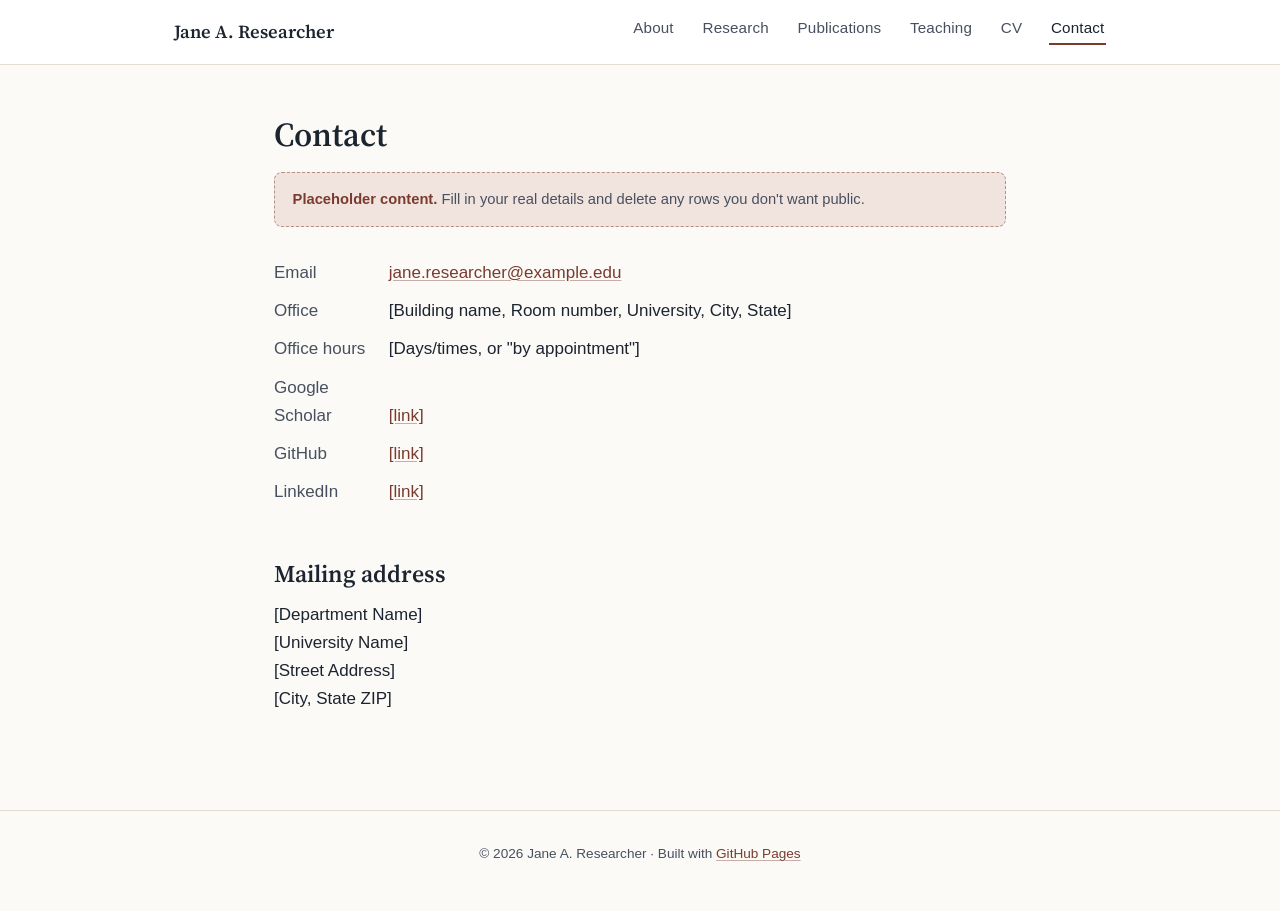
==== contact.html @ 634ece64 "Add files via upload" ====
<!DOCTYPE html>
<html lang="en">
<head>
<meta charset="UTF-8">
<meta name="viewport" content="width=device-width, initial-scale=1.0">
<title>Contact — Jane A. Researcher, PhD</title>
<meta name="description" content="Contact information for Jane A. Researcher.">
<link rel="preconnect" href="https://fonts.googleapis.com">
<link rel="preconnect" href="https://fonts.gstatic.com" crossorigin>
<link href="https://fonts.googleapis.com/css2?family=Source+Serif+4:wght@500;600;700&display=swap" rel="stylesheet">
<link rel="stylesheet" href="css/style.css">
</head>
<body>
<a class="skip-link" href="#main">Skip to content</a>

<header class="site-header">
  <div class="nav-wrap">
    <a class="site-title" href="index.html">Jane A. Researcher</a>
    <button class="nav-toggle" aria-label="Toggle navigation" aria-expanded="false">&#9776;</button>
    <nav class="primary-nav">
      <ul>
        <li><a href="index.html">About</a></li>
        <li><a href="research.html">Research</a></li>
        <li><a href="publications.html">Publications</a></li>
        <li><a href="teaching.html">Teaching</a></li>
        <li><a href="cv.html">CV</a></li>
        <li><a href="contact.html" aria-current="page">Contact</a></li>
      </ul>
    </nav>
  </div>
</header>

<main id="main">
  <h1>Contact</h1>

  <div class="placeholder-note">
    <strong>Placeholder content.</strong> Fill in your real details and delete any rows you don't want public.
  </div>

  <ul class="contact-list">
    <li><span class="label">Email</span> <a href="mailto:jane.researcher@example.edu">jane.researcher@example.edu</a></li>
    <li><span class="label">Office</span> [Building name, Room number, University, City, State]</li>
    <li><span class="label">Office hours</span> [Days/times, or "by appointment"]</li>
    <li><span class="label">Google Scholar</span> <a href="https://scholar.google.com/">[link]</a></li>
    <li><span class="label">GitHub</span> <a href="https://github.com/">[link]</a></li>
    <li><span class="label">LinkedIn</span> <a href="https://www.linkedin.com/">[link]</a></li>
  </ul>

  <section>
    <h2>Mailing address</h2>
    <p>
      [Department Name]<br>
      [University Name]<br>
      [Street Address]<br>
      [City, State ZIP]
    </p>
  </section>
</main>

<footer class="site-footer">
  <p>&copy; <span id="year"></span> Jane A. Researcher &middot; Built with <a href="https://pages.github.com/">GitHub Pages</a></p>
</footer>

<script src="js/main.js"></script>
<script>document.getElementById('year').textContent = new Date().getFullYear();</script>
</body>
</html>
---- css/style.css ----
/* ============================================================
   Academic personal site — shared styles
   Palette: ink navy + warm parchment, single accent
   Type: serif for headings/display, system sans for body/UI
   ============================================================ */

:root {
  --ink: #1c2430;
  --ink-soft: #47505f;
  --paper: #fbfaf7;
  --paper-raised: #ffffff;
  --line: #e3ddd0;
  --accent: #7a3b2e;       /* muted brick — links, highlights */
  --accent-soft: #f1e4de;
  --max-width: 780px;
  --nav-height: 64px;
  --serif: "Source Serif 4", Georgia, "Iowan Old Style", "Palatino Linotype", serif;
  --sans: -apple-system, BlinkMacSystemFont, "Segoe UI", Roboto, Helvetica, Arial, sans-serif;
}

* { box-sizing: border-box; }

html { scroll-behavior: smooth; }

body {
  margin: 0;
  background: var(--paper);
  color: var(--ink);
  font-family: var(--sans);
  font-size: 17px;
  line-height: 1.65;
  -webkit-font-smoothing: antialiased;
}

img { max-width: 100%; display: block; }

a {
  color: var(--accent);
  text-decoration: underline;
  text-decoration-color: color-mix(in srgb, var(--accent) 40%, transparent);
  text-underline-offset: 2px;
}
a:hover { text-decoration-color: var(--accent); }

h1, h2, h3, h4 {
  font-family: var(--serif);
  font-weight: 600;
  line-height: 1.25;
  color: var(--ink);
  margin: 0 0 0.5em;
}
h1 { font-size: 2.1rem; }
h2 { font-size: 1.5rem; margin-top: 2.2em; }
h3 { font-size: 1.15rem; margin-top: 1.6em; }

p { margin: 0 0 1em; }

ul, ol { padding-left: 1.3em; }
li { margin-bottom: 0.4em; }

/* ---------- Skip link ---------- */
.skip-link {
  position: absolute;
  left: -999px;
  top: 0;
  background: var(--ink);
  color: #fff;
  padding: 0.6em 1em;
  z-index: 100;
}
.skip-link:focus { left: 1em; top: 1em; }

/* ---------- Header / Nav ---------- */
header.site-header {
  border-bottom: 1px solid var(--line);
  background: var(--paper-raised);
  position: sticky;
  top: 0;
  z-index: 20;
}

.nav-wrap {
  max-width: 980px;
  margin: 0 auto;
  padding: 0 1.5rem;
  display: flex;
  align-items: center;
  justify-content: space-between;
  height: var(--nav-height);
}

.site-title {
  font-family: var(--serif);
  font-weight: 600;
  font-size: 1.15rem;
  color: var(--ink);
  text-decoration: none;
  white-space: nowrap;
}
.site-title:hover { text-decoration: none; color: var(--accent); }

nav.primary-nav ul {
  list-style: none;
  display: flex;
  gap: 1.6rem;
  margin: 0;
  padding: 0;
}
nav.primary-nav a {
  color: var(--ink-soft);
  text-decoration: none;
  font-size: 0.95rem;
  letter-spacing: 0.01em;
  padding: 0.4rem 0.1rem;
  border-bottom: 2px solid transparent;
}
nav.primary-nav a:hover,
nav.primary-nav a[aria-current="page"] {
  color: var(--ink);
  border-bottom-color: var(--accent);
}

.nav-toggle {
  display: none;
  background: none;
  border: 1px solid var(--line);
  border-radius: 6px;
  padding: 0.4rem 0.6rem;
  font-size: 1rem;
  cursor: pointer;
  color: var(--ink);
}

@media (max-width: 680px) {
  nav.primary-nav {
    display: none;
    position: absolute;
    top: var(--nav-height);
    left: 0;
    right: 0;
    background: var(--paper-raised);
    border-bottom: 1px solid var(--line);
  }
  nav.primary-nav.open { display: block; }
  nav.primary-nav ul {
    flex-direction: column;
    gap: 0;
    padding: 0.5rem 1.5rem 1rem;
  }
  nav.primary-nav a { display: block; padding: 0.6rem 0; }
  .nav-toggle { display: inline-block; }
}

/* ---------- Layout ---------- */
main {
  max-width: var(--max-width);
  margin: 0 auto;
  padding: 3rem 1.5rem 5rem;
}

.page-lede {
  color: var(--ink-soft);
  font-size: 1.05rem;
  margin-bottom: 2rem;
}

/* ---------- Hero (home page) ---------- */
.hero {
  max-width: 980px;
  margin: 0 auto;
  padding: 3.5rem 1.5rem 1rem;
  display: flex;
  gap: 2.5rem;
  align-items: center;
}
.hero-portrait {
  flex: 0 0 150px;
  width: 150px;
  height: 150px;
  border-radius: 50%;
  overflow: hidden;
  background: var(--accent-soft);
  border: 1px solid var(--line);
}
.hero-portrait img { width: 100%; height: 100%; object-fit: cover; }
.hero-text h1 { margin-bottom: 0.2em; }
.hero-role { color: var(--ink-soft); font-size: 1.05rem; margin-bottom: 0.8em; }
.hero-links a { margin-right: 1.1em; font-size: 0.95rem; }

@media (max-width: 560px) {
  .hero { flex-direction: column; text-align: center; padding-top: 2.5rem; }
  .hero-links { display: flex; flex-wrap: wrap; justify-content: center; gap: 0.3em 1em; }
}

/* ---------- Callout / placeholder notice ---------- */
.placeholder-note {
  background: var(--accent-soft);
  border: 1px dashed color-mix(in srgb, var(--accent) 50%, transparent);
  border-radius: 8px;
  padding: 0.9rem 1.1rem;
  font-size: 0.92rem;
  color: var(--ink-soft);
  margin-bottom: 2rem;
}
.placeholder-note strong { color: var(--accent); }

/* ---------- Cards / lists ---------- */
.entry {
  padding: 1.1rem 0;
  border-bottom: 1px solid var(--line);
}
.entry:last-child { border-bottom: none; }
.entry-meta {
  color: var(--ink-soft);
  font-size: 0.9rem;
  margin-bottom: 0.2em;
}
.entry-title { font-weight: 600; margin-bottom: 0.15em; }

.tag-row { display: flex; flex-wrap: wrap; gap: 0.5em; margin: 1.5rem 0; }
.tag {
  font-size: 0.82rem;
  background: var(--accent-soft);
  color: var(--accent);
  padding: 0.25em 0.7em;
  border-radius: 999px;
}

/* ---------- CV page ---------- */
.cv-download {
  display: inline-block;
  background: var(--ink);
  color: #fff;
  text-decoration: none;
  padding: 0.65em 1.3em;
  border-radius: 6px;
  font-size: 0.95rem;
  margin-bottom: 1rem;
}
.cv-download:hover { background: var(--accent); }

.cv-section h3 { border-bottom: 1px solid var(--line); padding-bottom: 0.3em; }
.cv-item { margin-bottom: 1rem; }
.cv-item-head {
  display: flex;
  justify-content: space-between;
  gap: 1em;
  flex-wrap: wrap;
  font-weight: 600;
}
.cv-item-date { color: var(--ink-soft); font-weight: 400; font-size: 0.92rem; white-space: nowrap; }

/* ---------- Contact ---------- */
.contact-list { list-style: none; padding: 0; }
.contact-list li { margin-bottom: 0.6em; }
.contact-list .label { display: inline-block; width: 110px; color: var(--ink-soft); }

/* ---------- Footer ---------- */
footer.site-footer {
  border-top: 1px solid var(--line);
  padding: 2rem 1.5rem;
  text-align: center;
  color: var(--ink-soft);
  font-size: 0.85rem;
}
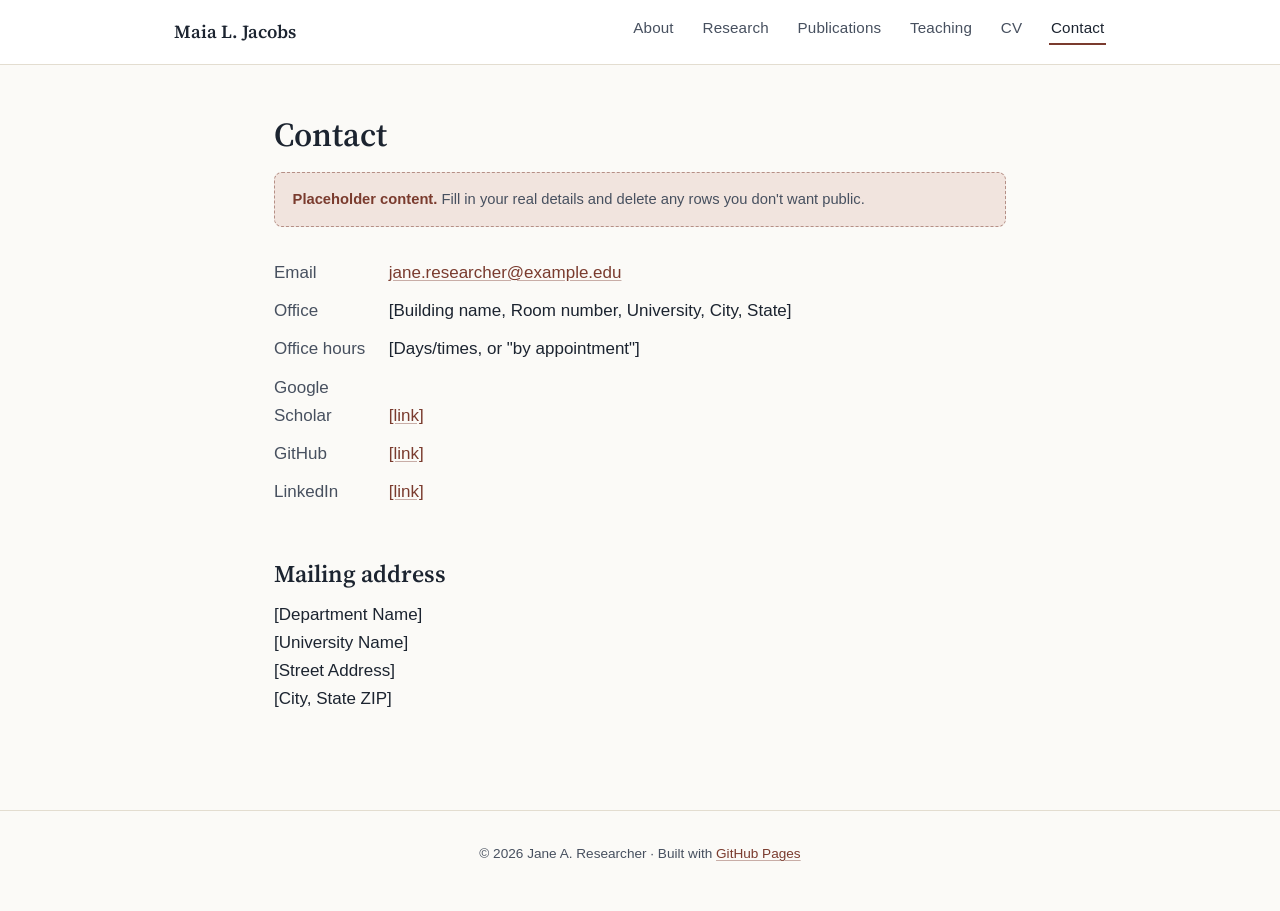
==== commit 2ef577b1: "Update contact.html" ====
--- a/contact.html
+++ b/contact.html
@@ -3,8 +3,8 @@
 <head>
 <meta charset="UTF-8">
 <meta name="viewport" content="width=device-width, initial-scale=1.0">
-<title>Contact — Jane A. Researcher, PhD</title>
-<meta name="description" content="Contact information for Jane A. Researcher.">
+<title>Contact — Maia L Jacobs, PhD</title>
+<meta name="description" content="Contact information for Maia L Jacobs.">
 <link rel="preconnect" href="https://fonts.googleapis.com">
 <link rel="preconnect" href="https://fonts.gstatic.com" crossorigin>
 <link href="https://fonts.googleapis.com/css2?family=Source+Serif+4:wght@500;600;700&display=swap" rel="stylesheet">
@@ -15,7 +15,7 @@
 
 <header class="site-header">
   <div class="nav-wrap">
-    <a class="site-title" href="index.html">Jane A. Researcher</a>
+    <a class="site-title" href="index.html">Maia L. Jacobs</a>
     <button class="nav-toggle" aria-label="Toggle navigation" aria-expanded="false">&#9776;</button>
     <nav class="primary-nav">
       <ul>
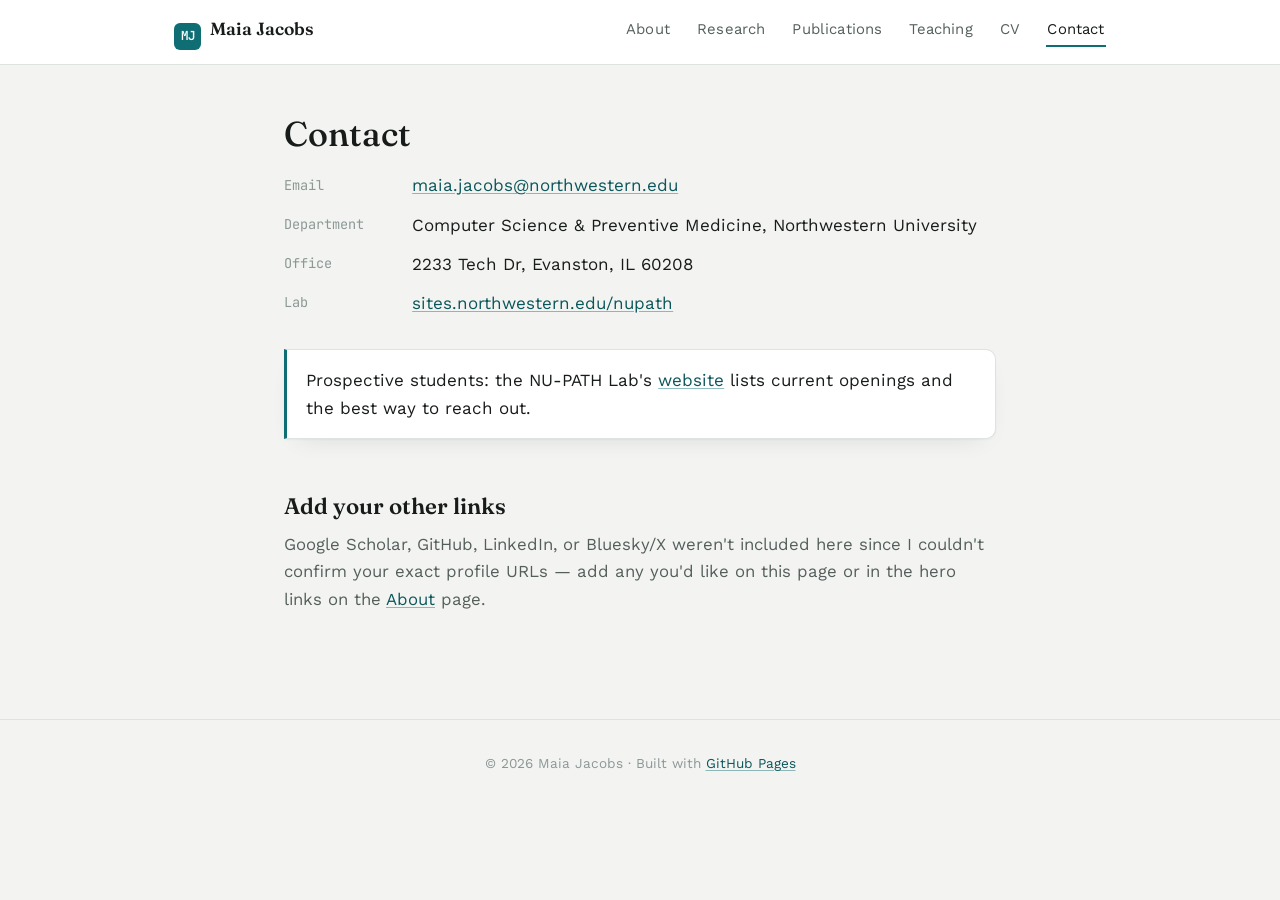
==== commit 5dadf545: "Add files via upload" ====
--- a/contact.html
+++ b/contact.html
@@ -3,11 +3,11 @@
 <head>
 <meta charset="UTF-8">
 <meta name="viewport" content="width=device-width, initial-scale=1.0">
-<title>Contact — Maia L Jacobs, PhD</title>
-<meta name="description" content="Contact information for Maia L Jacobs.">
+<title>Contact — Maia Jacobs, PhD</title>
+<meta name="description" content="Contact information for Maia Jacobs, Northwestern University.">
 <link rel="preconnect" href="https://fonts.googleapis.com">
 <link rel="preconnect" href="https://fonts.gstatic.com" crossorigin>
-<link href="https://fonts.googleapis.com/css2?family=Source+Serif+4:wght@500;600;700&display=swap" rel="stylesheet">
+<link href="https://fonts.googleapis.com/css2?family=Fraunces:ital,wght@0,500;0,600;1,500&family=Work+Sans:wght@400;500;600&family=JetBrains+Mono:wght@500;600&display=swap" rel="stylesheet">
 <link rel="stylesheet" href="css/style.css">
 </head>
 <body>
@@ -15,7 +15,7 @@
 
 <header class="site-header">
   <div class="nav-wrap">
-    <a class="site-title" href="index.html">Maia L. Jacobs</a>
+    <a class="site-title" href="index.html"><span class="initial-mark">MJ</span>Maia Jacobs</a>
     <button class="nav-toggle" aria-label="Toggle navigation" aria-expanded="false">&#9776;</button>
     <nav class="primary-nav">
       <ul>
@@ -33,32 +33,29 @@
 <main id="main">
   <h1>Contact</h1>
 
-  <div class="placeholder-note">
-    <strong>Placeholder content.</strong> Fill in your real details and delete any rows you don't want public.
+  <ul class="contact-list">
+    <li><span class="label">Email</span> <a href="mailto:maia.jacobs@northwestern.edu">maia.jacobs@northwestern.edu</a></li>
+    <li><span class="label">Department</span> Computer Science &amp; Preventive Medicine, Northwestern University</li>
+    <li><span class="label">Office</span> 2233 Tech Dr, Evanston, IL 60208</li>
+    <li><span class="label">Lab</span> <a href="https://sites.northwestern.edu/nupath/" target="_blank" rel="noopener">sites.northwestern.edu/nupath</a></li>
+  </ul>
+
+  <div class="lab-callout">
+    <p>Prospective students: the NU-PATH Lab's <a href="https://sites.northwestern.edu/nupath/" target="_blank" rel="noopener">website</a> lists current openings and the best way to reach out.</p>
   </div>
 
-  <ul class="contact-list">
-    <li><span class="label">Email</span> <a href="mailto:jane.researcher@example.edu">jane.researcher@example.edu</a></li>
-    <li><span class="label">Office</span> [Building name, Room number, University, City, State]</li>
-    <li><span class="label">Office hours</span> [Days/times, or "by appointment"]</li>
-    <li><span class="label">Google Scholar</span> <a href="https://scholar.google.com/">[link]</a></li>
-    <li><span class="label">GitHub</span> <a href="https://github.com/">[link]</a></li>
-    <li><span class="label">LinkedIn</span> <a href="https://www.linkedin.com/">[link]</a></li>
-  </ul>
-
   <section>
-    <h2>Mailing address</h2>
-    <p>
-      [Department Name]<br>
-      [University Name]<br>
-      [Street Address]<br>
-      [City, State ZIP]
+    <h2>Add your other links</h2>
+    <p class="page-lede">
+      Google Scholar, GitHub, LinkedIn, or Bluesky/X weren't included here since I couldn't
+      confirm your exact profile URLs — add any you'd like on this page or in the hero links
+      on the <a href="index.html">About</a> page.
     </p>
   </section>
 </main>
 
 <footer class="site-footer">
-  <p>&copy; <span id="year"></span> Jane A. Researcher &middot; Built with <a href="https://pages.github.com/">GitHub Pages</a></p>
+  <p>&copy; <span id="year"></span> Maia Jacobs &middot; Built with <a href="https://pages.github.com/">GitHub Pages</a></p>
 </footer>
 
 <script src="js/main.js"></script>
--- a/css/style.css
+++ b/css/style.css
@@ -1,32 +1,70 @@
 /* ============================================================
-   Academic personal site — shared styles
-   Palette: ink navy + warm parchment, single accent
-   Type: serif for headings/display, system sans for body/UI
+   Maia Jacobs — personal site
+   Identity: clinical-tech precision + human warmth
+   Type: Fraunces (display, some personality) / Work Sans (body) / JetBrains Mono (data)
+   Palette: cool neutral ground, deep teal accent, sparing amber for honors
    ============================================================ */
 
 :root {
-  --ink: #1c2430;
-  --ink-soft: #47505f;
-  --paper: #fbfaf7;
-  --paper-raised: #ffffff;
-  --line: #e3ddd0;
-  --accent: #7a3b2e;       /* muted brick — links, highlights */
-  --accent-soft: #f1e4de;
-  --max-width: 780px;
+  --paper: #f3f4f2;
+  --surface: #ffffff;
+  --ink: #171b1a;
+  --ink-soft: #545f5c;
+  --ink-faint: #8b9895;
+  --line: #dde3e0;
+  --accent: #0f6e73;
+  --accent-strong: #0b565a;
+  --accent-soft: #e1eeee;
+  --honor: #a3661f;
+  --honor-soft: #f3e9da;
+  --shadow: 0 1px 2px rgba(23,27,26,0.04), 0 10px 28px -16px rgba(23,27,26,0.16);
+
+  --max-width: 760px;
   --nav-height: 64px;
-  --serif: "Source Serif 4", Georgia, "Iowan Old Style", "Palatino Linotype", serif;
-  --sans: -apple-system, BlinkMacSystemFont, "Segoe UI", Roboto, Helvetica, Arial, sans-serif;
+  --display: "Fraunces", Georgia, "Iowan Old Style", serif;
+  --body: "Work Sans", -apple-system, BlinkMacSystemFont, "Segoe UI", Roboto, sans-serif;
+  --mono: "JetBrains Mono", ui-monospace, "SFMono-Regular", Menlo, monospace;
+}
+
+@media (prefers-color-scheme: dark) {
+  :root:not([data-theme="light"]) {
+    --paper: #121615;
+    --surface: #191f1e;
+    --ink: #eef2f0;
+    --ink-soft: #a7b5b1;
+    --ink-faint: #71827d;
+    --line: #2a3432;
+    --accent: #5fc2c4;
+    --accent-strong: #86d4d5;
+    --accent-soft: #1b3132;
+    --honor: #d9a55c;
+    --honor-soft: #332617;
+    --shadow: 0 1px 2px rgba(0,0,0,0.3), 0 10px 28px -16px rgba(0,0,0,0.55);
+  }
+}
+:root[data-theme="dark"] {
+  --paper: #121615;
+  --surface: #191f1e;
+  --ink: #eef2f0;
+  --ink-soft: #a7b5b1;
+  --ink-faint: #71827d;
+  --line: #2a3432;
+  --accent: #5fc2c4;
+  --accent-strong: #86d4d5;
+  --accent-soft: #1b3132;
+  --honor: #d9a55c;
+  --honor-soft: #332617;
+  --shadow: 0 1px 2px rgba(0,0,0,0.3), 0 10px 28px -16px rgba(0,0,0,0.55);
 }
 
 * { box-sizing: border-box; }
-
 html { scroll-behavior: smooth; }
 
 body {
   margin: 0;
   background: var(--paper);
   color: var(--ink);
-  font-family: var(--sans);
+  font-family: var(--body);
   font-size: 17px;
   line-height: 1.65;
   -webkit-font-smoothing: antialiased;
@@ -35,50 +73,46 @@
 img { max-width: 100%; display: block; }
 
 a {
-  color: var(--accent);
+  color: var(--accent-strong);
   text-decoration: underline;
-  text-decoration-color: color-mix(in srgb, var(--accent) 40%, transparent);
+  text-decoration-color: color-mix(in srgb, var(--accent) 45%, transparent);
   text-underline-offset: 2px;
 }
-a:hover { text-decoration-color: var(--accent); }
+a:hover { text-decoration-color: var(--accent-strong); }
 
 h1, h2, h3, h4 {
-  font-family: var(--serif);
+  font-family: var(--display);
   font-weight: 600;
-  line-height: 1.25;
+  line-height: 1.2;
   color: var(--ink);
   margin: 0 0 0.5em;
-}
-h1 { font-size: 2.1rem; }
-h2 { font-size: 1.5rem; margin-top: 2.2em; }
-h3 { font-size: 1.15rem; margin-top: 1.6em; }
+  text-wrap: balance;
+}
+h1 { font-size: 2.15rem; font-weight: 500; }
+h2 { font-size: 1.4rem; margin-top: 2.4em; font-weight: 600; }
+h3 { font-size: 1.1rem; margin-top: 1.6em; font-weight: 600; }
 
 p { margin: 0 0 1em; }
-
-ul, ol { padding-left: 1.3em; }
-li { margin-bottom: 0.4em; }
-
-/* ---------- Skip link ---------- */
+ul, ol { padding-left: 1.25em; }
+li { margin-bottom: 0.45em; }
+
+.mono { font-family: var(--mono); font-variant-numeric: tabular-nums; }
+
 .skip-link {
-  position: absolute;
-  left: -999px;
-  top: 0;
-  background: var(--ink);
-  color: #fff;
-  padding: 0.6em 1em;
-  z-index: 100;
+  position: absolute; left: -999px; top: 0;
+  background: var(--ink); color: var(--paper);
+  padding: 0.6em 1em; z-index: 100;
 }
 .skip-link:focus { left: 1em; top: 1em; }
 
 /* ---------- Header / Nav ---------- */
 header.site-header {
   border-bottom: 1px solid var(--line);
-  background: var(--paper-raised);
+  background: var(--surface);
   position: sticky;
   top: 0;
   z-index: 20;
 }
-
 .nav-wrap {
   max-width: 980px;
   margin: 0 auto;
@@ -88,28 +122,42 @@
   justify-content: space-between;
   height: var(--nav-height);
 }
-
 .site-title {
-  font-family: var(--serif);
+  font-family: var(--display);
   font-weight: 600;
-  font-size: 1.15rem;
+  font-size: 1.1rem;
   color: var(--ink);
   text-decoration: none;
   white-space: nowrap;
 }
-.site-title:hover { text-decoration: none; color: var(--accent); }
+.site-title:hover { text-decoration: none; color: var(--accent-strong); }
+.site-title .initial-mark {
+  display: inline-flex;
+  align-items: center;
+  justify-content: center;
+  width: 1.7rem;
+  height: 1.7rem;
+  border-radius: 6px;
+  background: var(--accent);
+  color: var(--surface);
+  font-family: var(--mono);
+  font-size: 0.78rem;
+  font-weight: 600;
+  margin-right: 0.55rem;
+  vertical-align: -0.35rem;
+}
 
 nav.primary-nav ul {
   list-style: none;
   display: flex;
-  gap: 1.6rem;
+  gap: 1.5rem;
   margin: 0;
   padding: 0;
 }
 nav.primary-nav a {
   color: var(--ink-soft);
   text-decoration: none;
-  font-size: 0.95rem;
+  font-size: 0.93rem;
   letter-spacing: 0.01em;
   padding: 0.4rem 0.1rem;
   border-bottom: 2px solid transparent;
@@ -136,110 +184,124 @@
     display: none;
     position: absolute;
     top: var(--nav-height);
-    left: 0;
-    right: 0;
-    background: var(--paper-raised);
+    left: 0; right: 0;
+    background: var(--surface);
     border-bottom: 1px solid var(--line);
   }
   nav.primary-nav.open { display: block; }
-  nav.primary-nav ul {
-    flex-direction: column;
-    gap: 0;
-    padding: 0.5rem 1.5rem 1rem;
-  }
+  nav.primary-nav ul { flex-direction: column; gap: 0; padding: 0.5rem 1.5rem 1rem; }
   nav.primary-nav a { display: block; padding: 0.6rem 0; }
   .nav-toggle { display: inline-block; }
 }
 
 /* ---------- Layout ---------- */
-main {
-  max-width: var(--max-width);
-  margin: 0 auto;
-  padding: 3rem 1.5rem 5rem;
-}
-
-.page-lede {
-  color: var(--ink-soft);
-  font-size: 1.05rem;
-  margin-bottom: 2rem;
-}
-
-/* ---------- Hero (home page) ---------- */
+main { max-width: var(--max-width); margin: 0 auto; padding: 3rem 1.5rem 5rem; }
+.page-lede { color: var(--ink-soft); font-size: 1.05rem; margin-bottom: 1.6rem; }
+
+/* ---------- Hero ---------- */
 .hero {
   max-width: 980px;
   margin: 0 auto;
-  padding: 3.5rem 1.5rem 1rem;
+  padding: 3.4rem 1.5rem 1rem;
   display: flex;
-  gap: 2.5rem;
+  gap: 2.4rem;
   align-items: center;
 }
 .hero-portrait {
-  flex: 0 0 150px;
-  width: 150px;
-  height: 150px;
+  flex: 0 0 148px;
+  width: 148px;
+  height: 148px;
   border-radius: 50%;
   overflow: hidden;
   background: var(--accent-soft);
   border: 1px solid var(--line);
 }
 .hero-portrait img { width: 100%; height: 100%; object-fit: cover; }
-.hero-text h1 { margin-bottom: 0.2em; }
-.hero-role { color: var(--ink-soft); font-size: 1.05rem; margin-bottom: 0.8em; }
-.hero-links a { margin-right: 1.1em; font-size: 0.95rem; }
+.hero-text h1 { margin-bottom: 0.15em; }
+.hero-role { color: var(--ink-soft); font-size: 1.02rem; margin-bottom: 0.85em; }
+.hero-role .dept { display: block; font-size: 0.94rem; margin-top: 0.15em; }
+.hero-links a { margin-right: 1.1em; font-size: 0.94rem; }
 
 @media (max-width: 560px) {
-  .hero { flex-direction: column; text-align: center; padding-top: 2.5rem; }
+  .hero { flex-direction: column; text-align: center; padding-top: 2.4rem; }
   .hero-links { display: flex; flex-wrap: wrap; justify-content: center; gap: 0.3em 1em; }
 }
 
-/* ---------- Callout / placeholder notice ---------- */
-.placeholder-note {
+/* ---------- Callouts ---------- */
+.lab-callout {
+  background: var(--surface);
+  border: 1px solid var(--line);
+  border-left: 3px solid var(--accent);
+  border-radius: 0 10px 10px 0;
+  padding: 1rem 1.2rem;
+  margin: 2rem 0;
+  box-shadow: var(--shadow);
+}
+.lab-callout p { margin: 0; }
+.lab-callout .lab-name { font-family: var(--display); font-weight: 600; font-size: 1.05rem; }
+
+/* ---------- Tags ---------- */
+.tag-row { display: flex; flex-wrap: wrap; gap: 0.5em; margin: 1.4rem 0 1.8rem; }
+.tag {
+  font-family: var(--mono);
+  font-size: 0.78rem;
   background: var(--accent-soft);
-  border: 1px dashed color-mix(in srgb, var(--accent) 50%, transparent);
-  border-radius: 8px;
-  padding: 0.9rem 1.1rem;
-  font-size: 0.92rem;
-  color: var(--ink-soft);
-  margin-bottom: 2rem;
-}
-.placeholder-note strong { color: var(--accent); }
-
-/* ---------- Cards / lists ---------- */
-.entry {
-  padding: 1.1rem 0;
+  color: var(--accent-strong);
+  padding: 0.3em 0.75em;
+  border-radius: 999px;
+  letter-spacing: 0.01em;
+}
+.tag.honor { background: var(--honor-soft); color: var(--honor); }
+
+/* ---------- Entries (news, projects, publications) ---------- */
+.entry { padding: 1.1rem 0; border-bottom: 1px solid var(--line); }
+.entry:last-child { border-bottom: none; }
+.entry-meta { font-family: var(--mono); color: var(--ink-faint); font-size: 0.84rem; margin-bottom: 0.3em; letter-spacing: 0.01em; }
+.entry-title { font-weight: 600; margin-bottom: 0.2em; }
+.entry p:last-child { margin-bottom: 0; }
+
+.badge-best {
+  display: inline-block;
+  font-family: var(--mono);
+  font-size: 0.72rem;
+  color: var(--honor);
+  background: var(--honor-soft);
+  padding: 0.15em 0.55em;
+  border-radius: 5px;
+  margin-left: 0.5em;
+  letter-spacing: 0.01em;
+  vertical-align: 1px;
+}
+
+/* ---------- Publication list ---------- */
+.pub-list { list-style: none; padding: 0; margin: 0; }
+.pub-list li {
+  padding: 0.85rem 0;
   border-bottom: 1px solid var(--line);
-}
-.entry:last-child { border-bottom: none; }
-.entry-meta {
-  color: var(--ink-soft);
-  font-size: 0.9rem;
-  margin-bottom: 0.2em;
-}
-.entry-title { font-weight: 600; margin-bottom: 0.15em; }
-
-.tag-row { display: flex; flex-wrap: wrap; gap: 0.5em; margin: 1.5rem 0; }
-.tag {
-  font-size: 0.82rem;
-  background: var(--accent-soft);
-  color: var(--accent);
-  padding: 0.25em 0.7em;
-  border-radius: 999px;
-}
+  font-size: 0.96rem;
+}
+.pub-list li:last-child { border-bottom: none; }
+.pub-list .pub-authors strong { color: var(--ink); }
+.pub-list .pub-venue { color: var(--ink-soft); font-style: italic; }
+.pub-list .pub-year { font-family: var(--mono); color: var(--ink-faint); font-size: 0.85rem; }
 
 /* ---------- CV page ---------- */
 .cv-download {
-  display: inline-block;
+  display: inline-flex;
+  align-items: center;
+  gap: 0.5em;
   background: var(--ink);
-  color: #fff;
+  color: var(--paper);
   text-decoration: none;
   padding: 0.65em 1.3em;
-  border-radius: 6px;
+  border-radius: 8px;
   font-size: 0.95rem;
-  margin-bottom: 1rem;
-}
-.cv-download:hover { background: var(--accent); }
-
-.cv-section h3 { border-bottom: 1px solid var(--line); padding-bottom: 0.3em; }
+  margin-bottom: 0.4rem;
+}
+.cv-download:hover { background: var(--accent-strong); color: #fff; }
+.cv-updated { color: var(--ink-faint); font-size: 0.85rem; font-family: var(--mono); margin: 0 0 2rem; }
+
+.cv-section h3 { border-bottom: 1px solid var(--line); padding-bottom: 0.35em; }
 .cv-item { margin-bottom: 1rem; }
 .cv-item-head {
   display: flex;
@@ -248,18 +310,19 @@
   flex-wrap: wrap;
   font-weight: 600;
 }
-.cv-item-date { color: var(--ink-soft); font-weight: 400; font-size: 0.92rem; white-space: nowrap; }
+.cv-item-date { font-family: var(--mono); color: var(--ink-soft); font-weight: 400; font-size: 0.88rem; white-space: nowrap; }
+.cv-item-sub { color: var(--ink-soft); font-size: 0.94rem; margin-top: 0.1em; }
 
 /* ---------- Contact ---------- */
 .contact-list { list-style: none; padding: 0; }
-.contact-list li { margin-bottom: 0.6em; }
-.contact-list .label { display: inline-block; width: 110px; color: var(--ink-soft); }
+.contact-list li { margin-bottom: 0.65em; display: flex; gap: 0.6em; }
+.contact-list .label { flex: 0 0 118px; color: var(--ink-faint); font-family: var(--mono); font-size: 0.85rem; padding-top: 0.15em; }
 
 /* ---------- Footer ---------- */
 footer.site-footer {
   border-top: 1px solid var(--line);
   padding: 2rem 1.5rem;
   text-align: center;
-  color: var(--ink-soft);
+  color: var(--ink-faint);
   font-size: 0.85rem;
 }
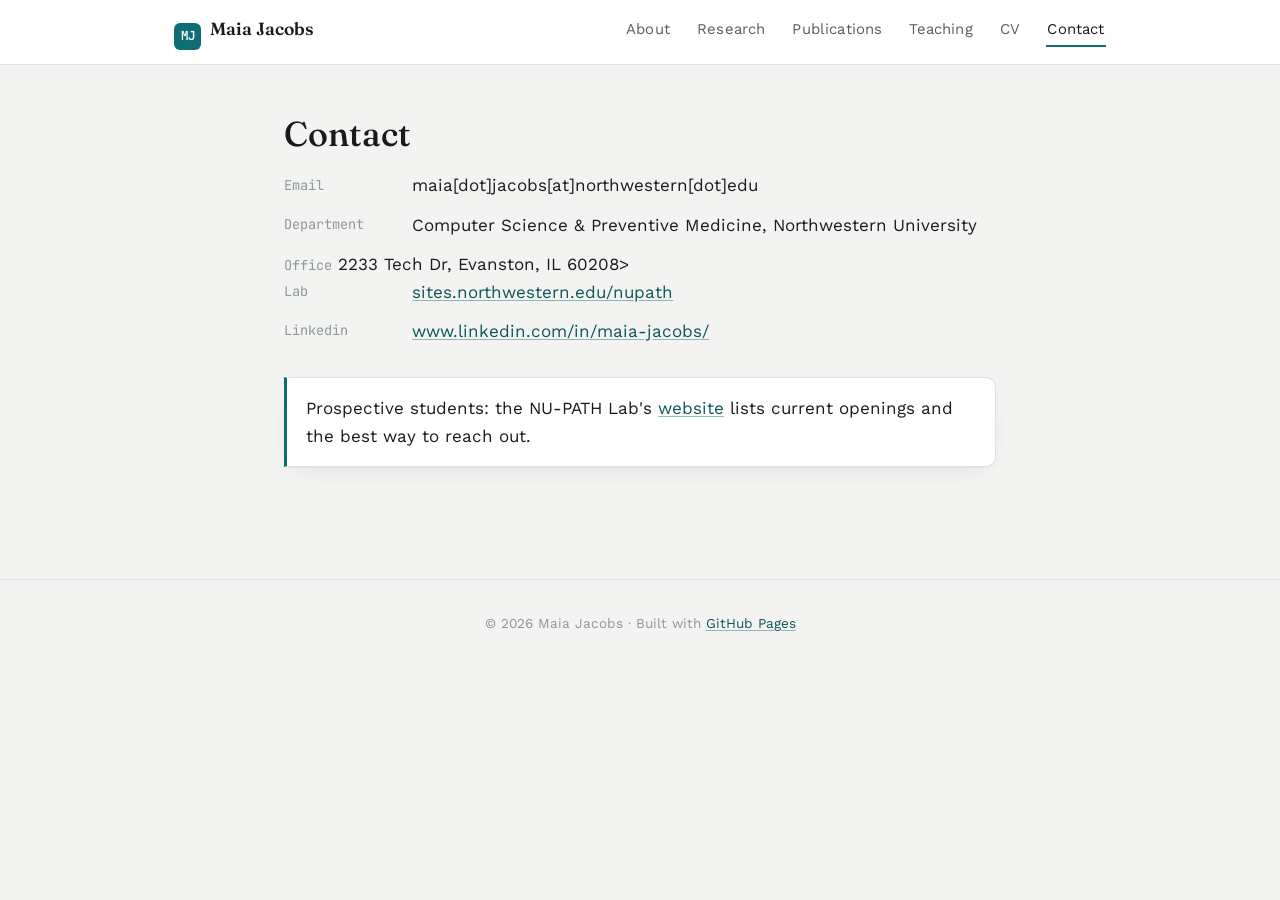
==== commit 4a6ca7ad: "Update contact.html" ====
--- a/contact.html
+++ b/contact.html
@@ -34,24 +34,18 @@
   <h1>Contact</h1>
 
   <ul class="contact-list">
-    <li><span class="label">Email</span> <a href="mailto:maia.jacobs@northwestern.edu">maia.jacobs@northwestern.edu</a></li>
+    <li><span class="label">Email</span> maia[dot]jacobs[at]northwestern[dot]edu</a></li>
     <li><span class="label">Department</span> Computer Science &amp; Preventive Medicine, Northwestern University</li>
-    <li><span class="label">Office</span> 2233 Tech Dr, Evanston, IL 60208</li>
+    <!<li><span class="label">Office</span> 2233 Tech Dr, Evanston, IL 60208</li>>
     <li><span class="label">Lab</span> <a href="https://sites.northwestern.edu/nupath/" target="_blank" rel="noopener">sites.northwestern.edu/nupath</a></li>
+    <li><span class="label">Linkedin</span> <a href="https://www.linkedin.com/in/maia-jacobs/" target="_blank" rel="noopener">www.linkedin.com/in/maia-jacobs/</a></li>
   </ul>
 
   <div class="lab-callout">
     <p>Prospective students: the NU-PATH Lab's <a href="https://sites.northwestern.edu/nupath/" target="_blank" rel="noopener">website</a> lists current openings and the best way to reach out.</p>
   </div>
 
-  <section>
-    <h2>Add your other links</h2>
-    <p class="page-lede">
-      Google Scholar, GitHub, LinkedIn, or Bluesky/X weren't included here since I couldn't
-      confirm your exact profile URLs — add any you'd like on this page or in the hero links
-      on the <a href="index.html">About</a> page.
-    </p>
-  </section>
+ 
 </main>
 
 <footer class="site-footer">
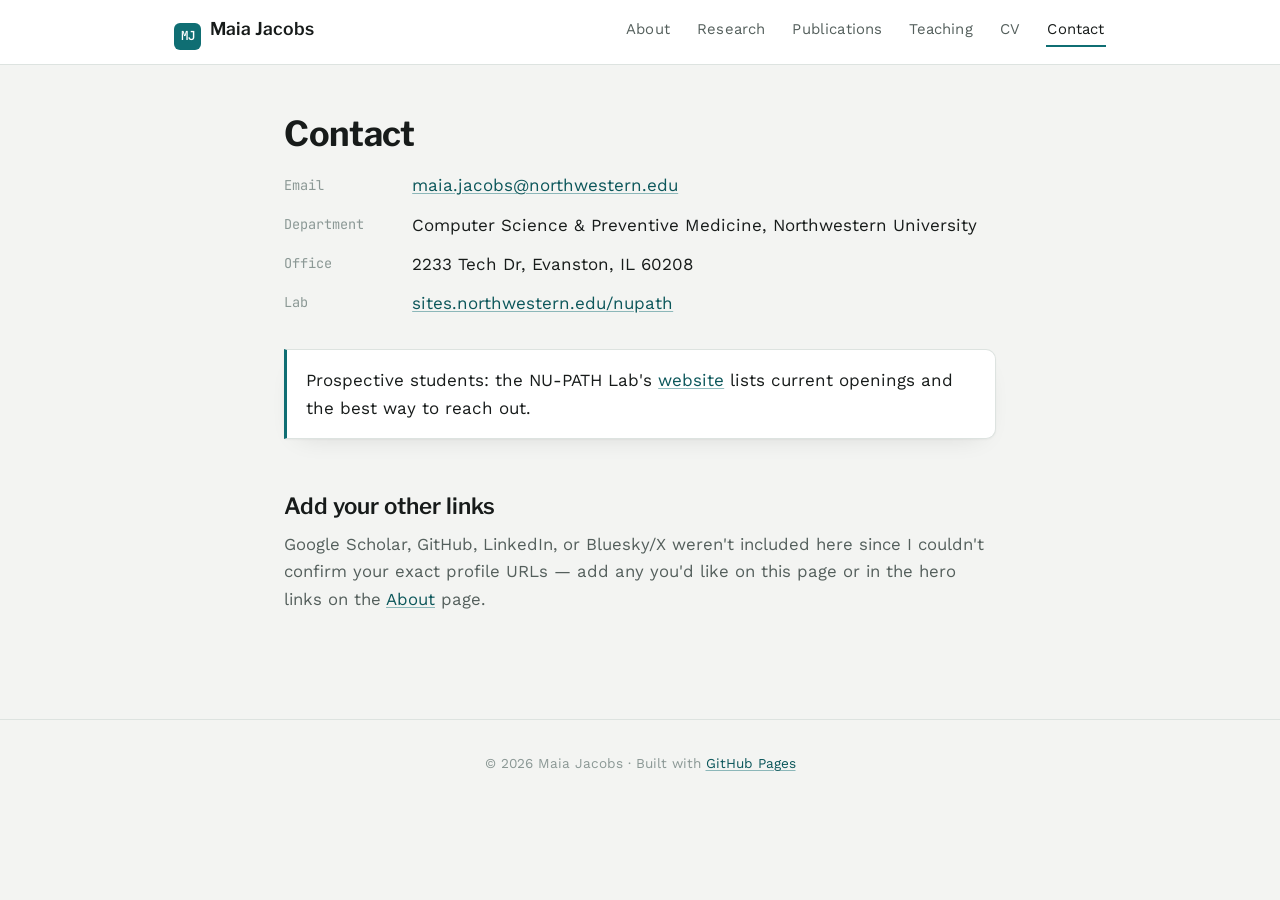
==== commit 6cf55860: "Add files via upload" ====
--- a/contact.html
+++ b/contact.html
@@ -7,7 +7,7 @@
 <meta name="description" content="Contact information for Maia Jacobs, Northwestern University.">
 <link rel="preconnect" href="https://fonts.googleapis.com">
 <link rel="preconnect" href="https://fonts.gstatic.com" crossorigin>
-<link href="https://fonts.googleapis.com/css2?family=Fraunces:ital,wght@0,500;0,600;1,500&family=Work+Sans:wght@400;500;600&family=JetBrains+Mono:wght@500;600&display=swap" rel="stylesheet">
+<link href="https://fonts.googleapis.com/css2?family=Libre+Franklin:wght@600;700;800&family=Work+Sans:wght@400;500;600&family=JetBrains+Mono:wght@500;600&display=swap" rel="stylesheet">
 <link rel="stylesheet" href="css/style.css">
 </head>
 <body>
@@ -34,18 +34,24 @@
   <h1>Contact</h1>
 
   <ul class="contact-list">
-    <li><span class="label">Email</span> maia[dot]jacobs[at]northwestern[dot]edu</a></li>
+    <li><span class="label">Email</span> <a href="mailto:maia.jacobs@northwestern.edu">maia.jacobs@northwestern.edu</a></li>
     <li><span class="label">Department</span> Computer Science &amp; Preventive Medicine, Northwestern University</li>
-    <!<li><span class="label">Office</span> 2233 Tech Dr, Evanston, IL 60208</li>>
+    <li><span class="label">Office</span> 2233 Tech Dr, Evanston, IL 60208</li>
     <li><span class="label">Lab</span> <a href="https://sites.northwestern.edu/nupath/" target="_blank" rel="noopener">sites.northwestern.edu/nupath</a></li>
-    <li><span class="label">Linkedin</span> <a href="https://www.linkedin.com/in/maia-jacobs/" target="_blank" rel="noopener">www.linkedin.com/in/maia-jacobs/</a></li>
   </ul>
 
   <div class="lab-callout">
     <p>Prospective students: the NU-PATH Lab's <a href="https://sites.northwestern.edu/nupath/" target="_blank" rel="noopener">website</a> lists current openings and the best way to reach out.</p>
   </div>
 
- 
+  <section>
+    <h2>Add your other links</h2>
+    <p class="page-lede">
+      Google Scholar, GitHub, LinkedIn, or Bluesky/X weren't included here since I couldn't
+      confirm your exact profile URLs — add any you'd like on this page or in the hero links
+      on the <a href="index.html">About</a> page.
+    </p>
+  </section>
 </main>
 
 <footer class="site-footer">
--- a/css/style.css
+++ b/css/style.css
@@ -21,7 +21,7 @@
 
   --max-width: 760px;
   --nav-height: 64px;
-  --display: "Fraunces", Georgia, "Iowan Old Style", serif;
+  --display: "Libre Franklin", -apple-system, "Segoe UI", sans-serif;
   --body: "Work Sans", -apple-system, BlinkMacSystemFont, "Segoe UI", Roboto, sans-serif;
   --mono: "JetBrains Mono", ui-monospace, "SFMono-Regular", Menlo, monospace;
 }
@@ -88,7 +88,7 @@
   margin: 0 0 0.5em;
   text-wrap: balance;
 }
-h1 { font-size: 2.15rem; font-weight: 500; }
+h1 { font-size: 2.15rem; font-weight: 700; letter-spacing: -0.01em; }
 h2 { font-size: 1.4rem; margin-top: 2.4em; font-weight: 600; }
 h3 { font-size: 1.1rem; margin-top: 1.6em; font-weight: 600; }
 
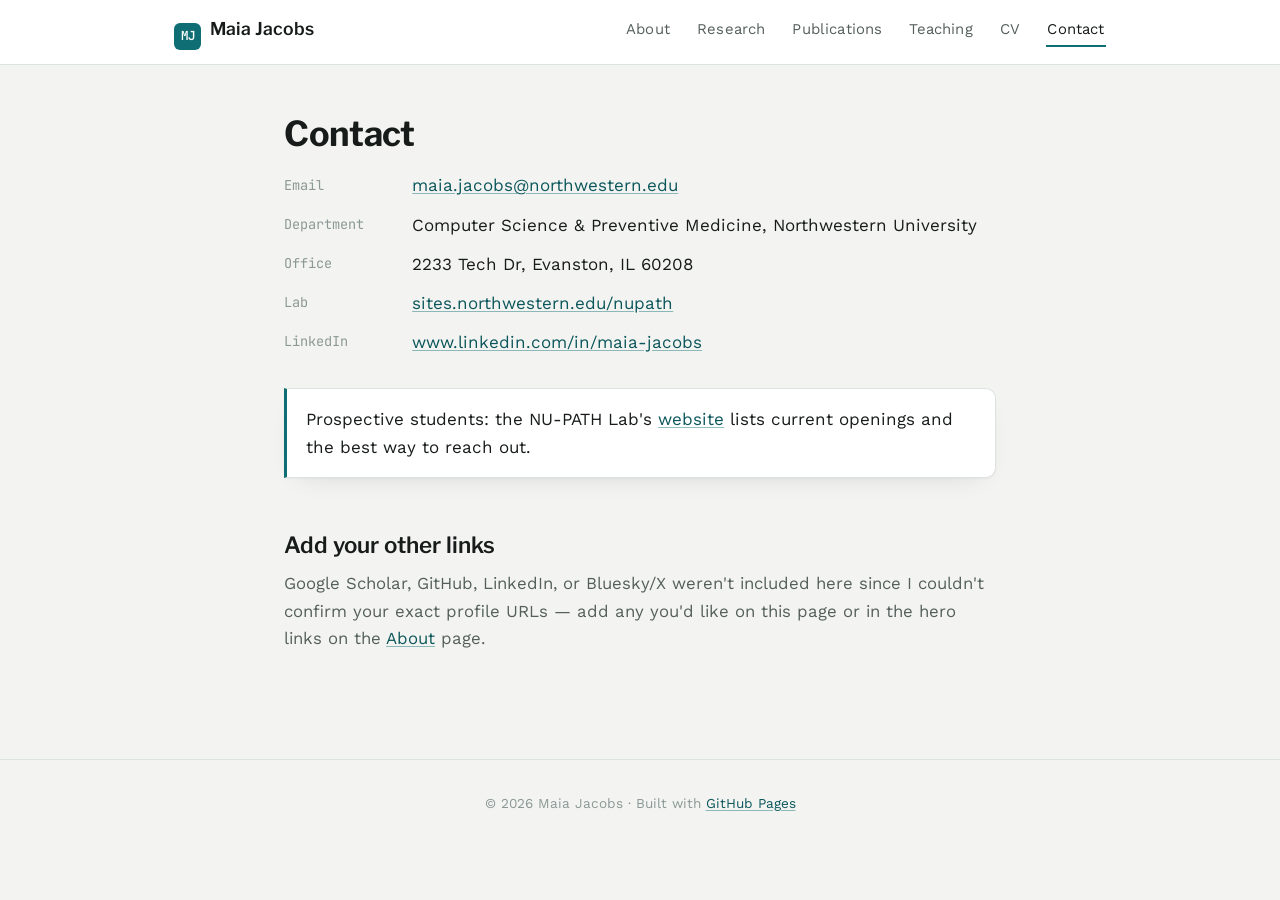
==== commit d14d99cc: "Update contact.html" ====
--- a/contact.html
+++ b/contact.html
@@ -38,7 +38,7 @@
     <li><span class="label">Department</span> Computer Science &amp; Preventive Medicine, Northwestern University</li>
     <li><span class="label">Office</span> 2233 Tech Dr, Evanston, IL 60208</li>
     <li><span class="label">Lab</span> <a href="https://sites.northwestern.edu/nupath/" target="_blank" rel="noopener">sites.northwestern.edu/nupath</a></li>
-  </ul>
+    <li><span class="label">LinkedIn</span> <a href="https://www.linkedin.com/in/maia-jacobs" target="_blank" rel="noopener">www.linkedin.com/in/maia-jacobs</a></li>  </ul>
 
   <div class="lab-callout">
     <p>Prospective students: the NU-PATH Lab's <a href="https://sites.northwestern.edu/nupath/" target="_blank" rel="noopener">website</a> lists current openings and the best way to reach out.</p>
